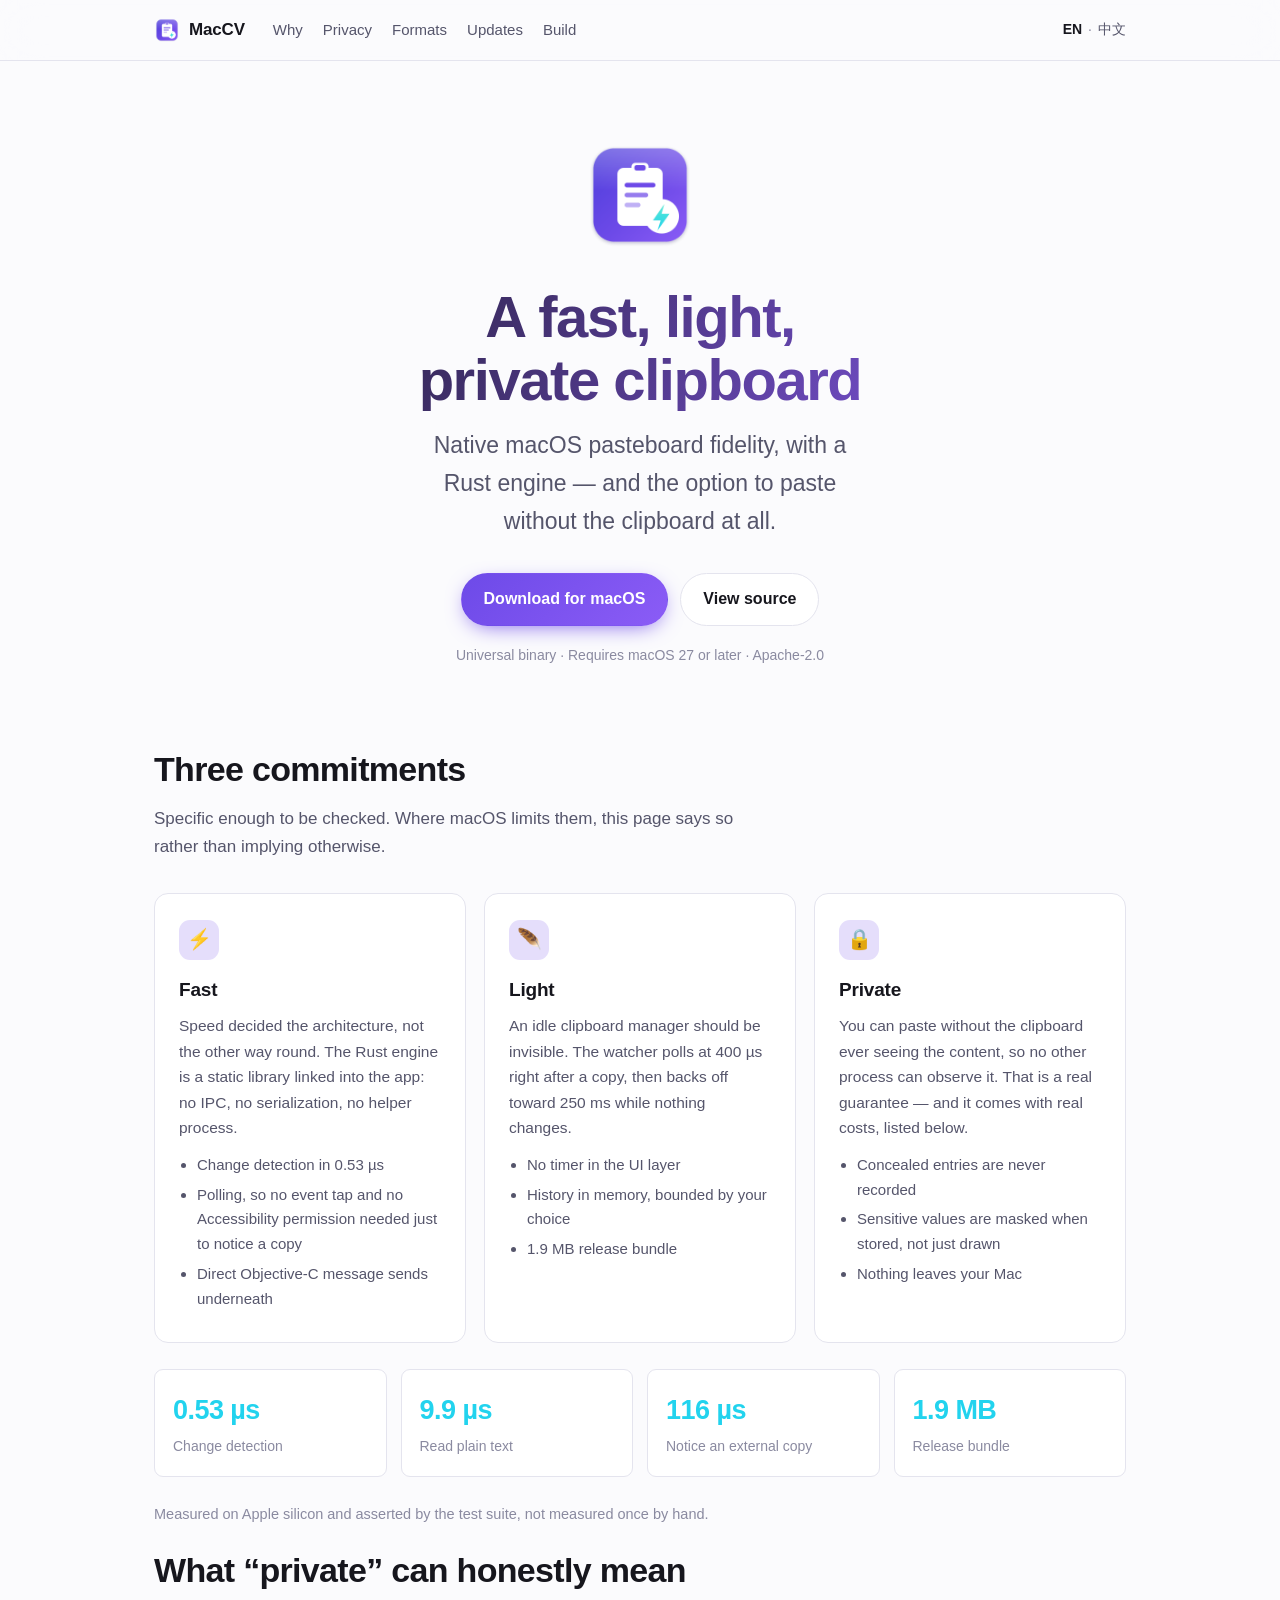
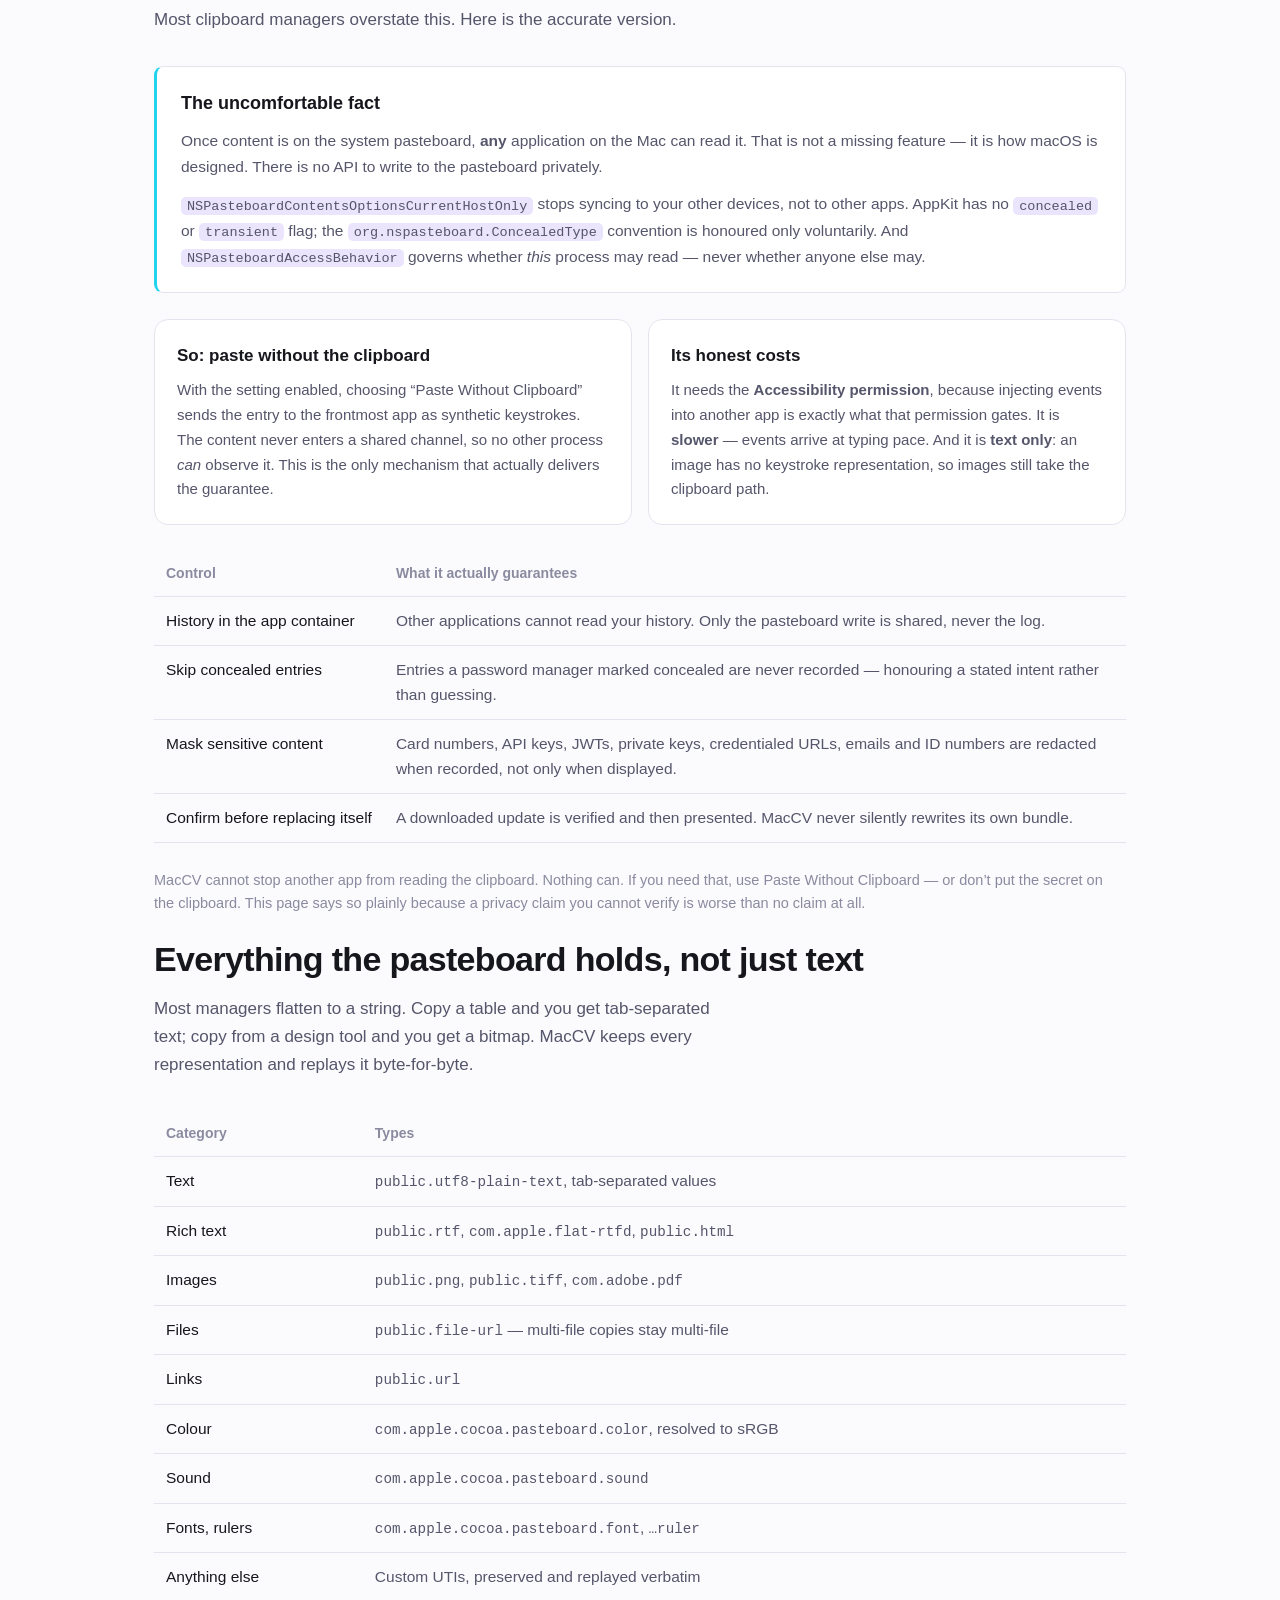
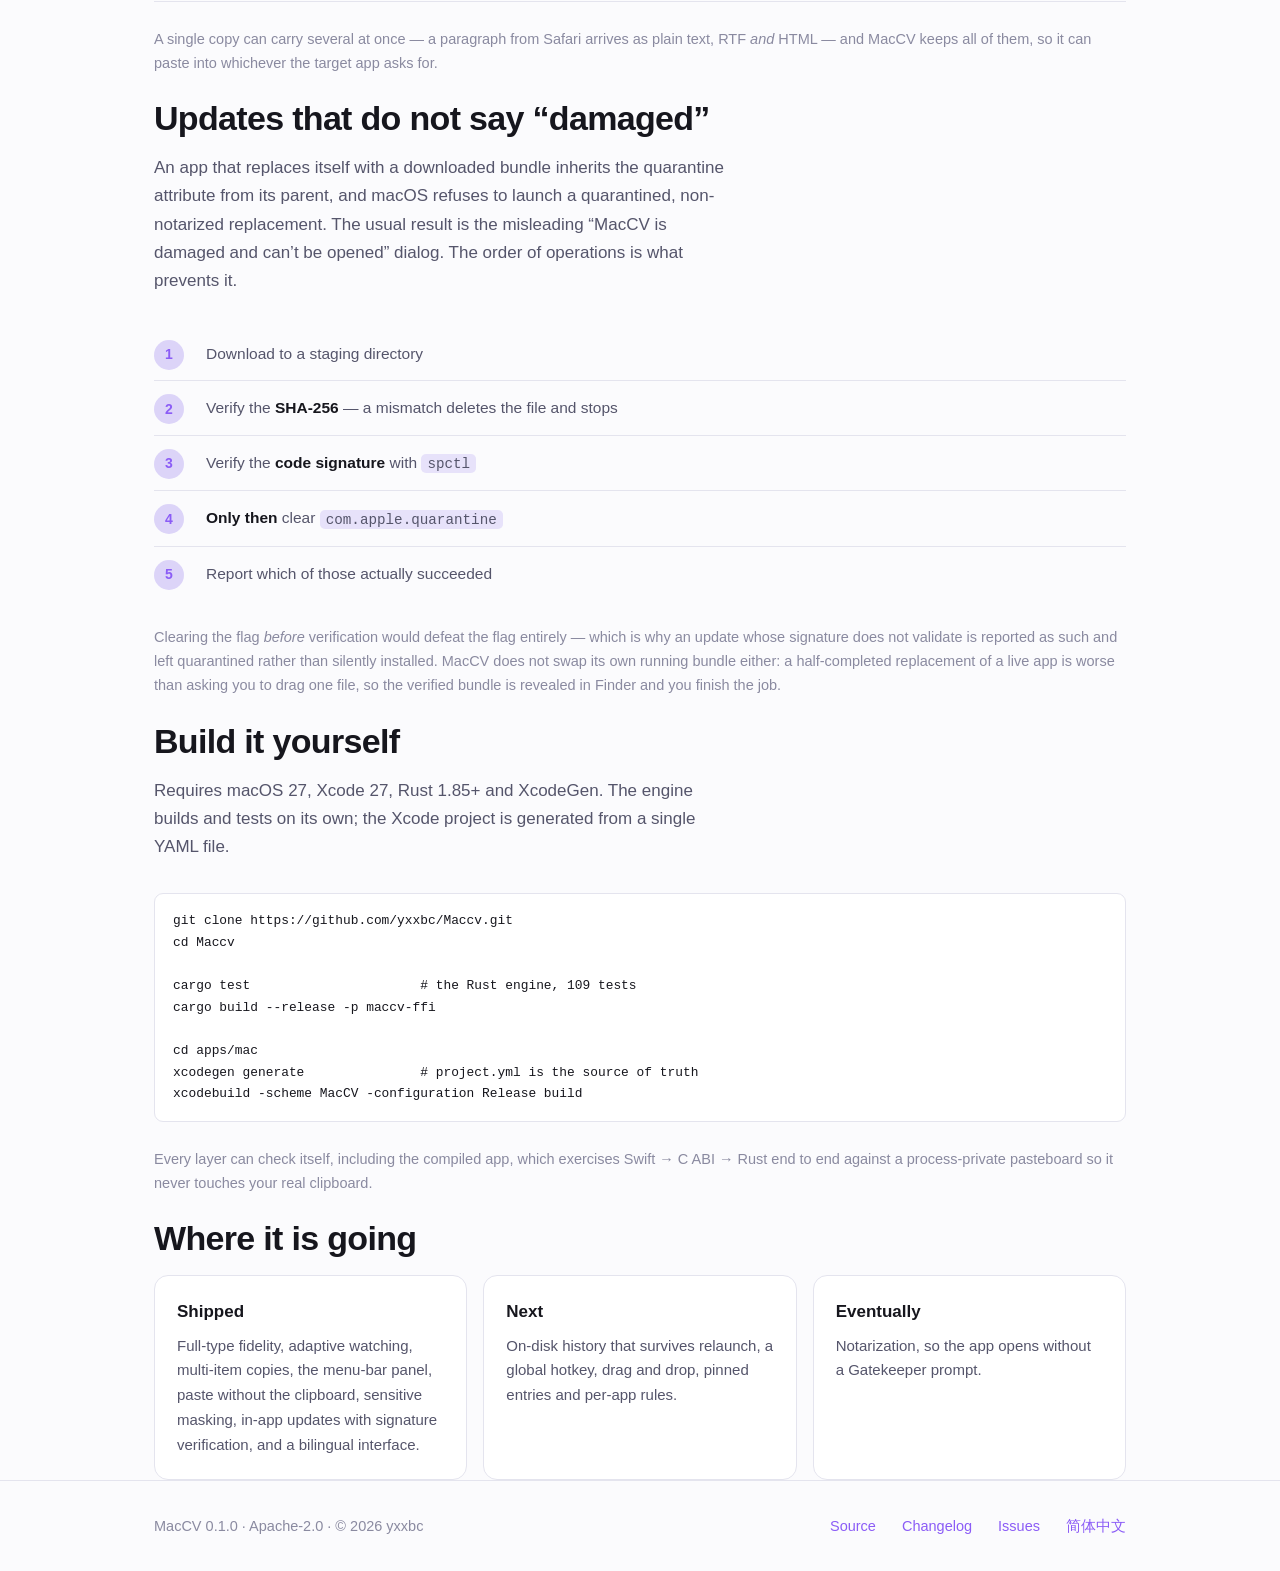
==== docs/index.html @ ba2ebafa "docs: bilingual README and website, and point the project at the site Adds README.md (English, defau" ====
<!DOCTYPE html>
<html lang="en">
<head>
<meta charset="utf-8">
<meta name="viewport" content="width=device-width, initial-scale=1">
<title>MacCV — a fast, light, private macOS clipboard</title>
<meta name="description" content="A menu-bar clipboard manager for macOS 27 with a Rust engine. Full native pasteboard fidelity, 0.53 µs change detection, and the option to paste without the clipboard so other apps cannot read what you paste.">
<meta property="og:title" content="MacCV — a fast, light, private macOS clipboard">
<meta property="og:description" content="Full native pasteboard fidelity. 0.53 µs change detection. Paste without the clipboard.">
<meta property="og:image" content="https://yxxbc.github.io/Maccv/social-preview.png">
<meta property="og:url" content="https://yxxbc.github.io/Maccv/">
<meta property="og:type" content="website">
<meta name="twitter:card" content="summary_large_image">
<link rel="icon" href="logo.png">
<link rel="alternate" hreflang="en" href="https://yxxbc.github.io/Maccv/">
<link rel="alternate" hreflang="zh-Hans" href="https://yxxbc.github.io/Maccv/zh/">
<link rel="stylesheet" href="style.css">
</head>
<body>

<header>
  <div class="wrap nav">
    <a class="brand" href="./">
      <img src="logo.png" alt="">
      <span>MacCV</span>
    </a>
    <nav class="links">
      <a href="#why">Why</a>
      <a href="#privacy">Privacy</a>
      <a href="#formats">Formats</a>
      <a href="#updates">Updates</a>
      <a href="#build">Build</a>
    </nav>
    <span class="spacer"></span>
    <span class="lang">
      <span class="current">EN</span>
      <span aria-hidden="true">·</span>
      <a href="zh/" hreflang="zh-Hans" lang="zh-Hans">中文</a>
    </span>
  </div>
</header>

<main>

  <div class="wrap hero">
    <img class="mark" src="logo.png" alt="MacCV icon">
    <h1>A fast, light,<br>private clipboard</h1>
    <p class="tagline">Native macOS pasteboard fidelity, with a Rust engine — and the option to paste without the clipboard at all.</p>
    <div class="actions">
      <a class="btn primary" href="https://github.com/yxxbc/Maccv/releases/latest">Download for macOS</a>
      <a class="btn secondary" href="https://github.com/yxxbc/Maccv">View source</a>
    </div>
    <p class="meta">Universal binary · Requires macOS 27 or later · Apache-2.0</p>
  </div>

  <section id="why" class="wrap">
    <h2>Three commitments</h2>
    <p class="lead">Specific enough to be checked. Where macOS limits them, this page says so rather than implying otherwise.</p>

    <div class="pillars">
      <div class="pillar">
        <div class="icon" aria-hidden="true">⚡</div>
        <h3>Fast</h3>
        <p>Speed decided the architecture, not the other way round. The Rust engine is a static library linked into the app: no IPC, no serialization, no helper process.</p>
        <ul>
          <li>Change detection in 0.53 µs</li>
          <li>Polling, so no event tap and no Accessibility permission needed just to notice a copy</li>
          <li>Direct Objective-C message sends underneath</li>
        </ul>
      </div>

      <div class="pillar">
        <div class="icon" aria-hidden="true">🪶</div>
        <h3>Light</h3>
        <p>An idle clipboard manager should be invisible. The watcher polls at 400 µs right after a copy, then backs off toward 250 ms while nothing changes.</p>
        <ul>
          <li>No timer in the UI layer</li>
          <li>History in memory, bounded by your choice</li>
          <li>1.9 MB release bundle</li>
        </ul>
      </div>

      <div class="pillar">
        <div class="icon" aria-hidden="true">🔒</div>
        <h3>Private</h3>
        <p>You can paste without the clipboard ever seeing the content, so no other process can observe it. That is a real guarantee — and it comes with real costs, listed below.</p>
        <ul>
          <li>Concealed entries are never recorded</li>
          <li>Sensitive values are masked when stored, not just drawn</li>
          <li>Nothing leaves your Mac</li>
        </ul>
      </div>
    </div>

    <div class="metrics">
      <div class="metric"><div class="value">0.53 µs</div><div class="label">Change detection</div></div>
      <div class="metric"><div class="value">9.9 µs</div><div class="label">Read plain text</div></div>
      <div class="metric"><div class="value">116 µs</div><div class="label">Notice an external copy</div></div>
      <div class="metric"><div class="value">1.9 MB</div><div class="label">Release bundle</div></div>
    </div>
    <p class="muted mt">Measured on Apple silicon and asserted by the test suite, not measured once by hand.</p>
  </section>

  <section id="privacy" class="wrap">
    <h2>What “private” can honestly mean</h2>
    <p class="lead">Most clipboard managers overstate this. Here is the accurate version.</p>

    <div class="limit">
      <h3>The uncomfortable fact</h3>
      <p>Once content is on the system pasteboard, <strong>any</strong> application on the Mac can read it. That is not a missing feature — it is how macOS is designed. There is no API to write to the pasteboard privately.</p>
      <p><code>NSPasteboardContentsOptionsCurrentHostOnly</code> stops syncing to your other devices, not to other apps. AppKit has no <code>concealed</code> or <code>transient</code> flag; the <code>org.nspasteboard.ConcealedType</code> convention is honoured only voluntarily. And <code>NSPasteboardAccessBehavior</code> governs whether <em>this</em> process may read — never whether anyone else may.</p>
    </div>

    <div class="cards mt">
      <div class="card">
        <h3>So: paste without the clipboard</h3>
        <p>With the setting enabled, choosing “Paste Without Clipboard” sends the entry to the frontmost app as synthetic keystrokes. The content never enters a shared channel, so no other process <em>can</em> observe it. This is the only mechanism that actually delivers the guarantee.</p>
      </div>
      <div class="card">
        <h3>Its honest costs</h3>
        <p>It needs the <strong>Accessibility permission</strong>, because injecting events into another app is exactly what that permission gates. It is <strong>slower</strong> — events arrive at typing pace. And it is <strong>text only</strong>: an image has no keystroke representation, so images still take the clipboard path.</p>
      </div>
    </div>

    <table class="mt">
      <thead>
        <tr><th>Control</th><th>What it actually guarantees</th></tr>
      </thead>
      <tbody>
        <tr><td>History in the app container</td><td>Other applications cannot read your history. Only the pasteboard write is shared, never the log.</td></tr>
        <tr><td>Skip concealed entries</td><td>Entries a password manager marked concealed are never recorded — honouring a stated intent rather than guessing.</td></tr>
        <tr><td>Mask sensitive content</td><td>Card numbers, API keys, JWTs, private keys, credentialed URLs, emails and ID numbers are redacted when recorded, not only when displayed.</td></tr>
        <tr><td>Confirm before replacing itself</td><td>A downloaded update is verified and then presented. MacCV never silently rewrites its own bundle.</td></tr>
      </tbody>
    </table>

    <p class="muted mt">MacCV cannot stop another app from reading the clipboard. Nothing can. If you need that, use Paste Without Clipboard — or don’t put the secret on the clipboard. This page says so plainly because a privacy claim you cannot verify is worse than no claim at all.</p>
  </section>

  <section id="formats" class="wrap">
    <h2>Everything the pasteboard holds, not just text</h2>
    <p class="lead">Most managers flatten to a string. Copy a table and you get tab-separated text; copy from a design tool and you get a bitmap. MacCV keeps every representation and replays it byte-for-byte.</p>

    <table>
      <thead><tr><th>Category</th><th>Types</th></tr></thead>
      <tbody>
        <tr><td>Text</td><td><code>public.utf8-plain-text</code>, tab-separated values</td></tr>
        <tr><td>Rich text</td><td><code>public.rtf</code>, <code>com.apple.flat-rtfd</code>, <code>public.html</code></td></tr>
        <tr><td>Images</td><td><code>public.png</code>, <code>public.tiff</code>, <code>com.adobe.pdf</code></td></tr>
        <tr><td>Files</td><td><code>public.file-url</code> — multi-file copies stay multi-file</td></tr>
        <tr><td>Links</td><td><code>public.url</code></td></tr>
        <tr><td>Colour</td><td><code>com.apple.cocoa.pasteboard.color</code>, resolved to sRGB</td></tr>
        <tr><td>Sound</td><td><code>com.apple.cocoa.pasteboard.sound</code></td></tr>
        <tr><td>Fonts, rulers</td><td><code>com.apple.cocoa.pasteboard.font</code>, <code>…ruler</code></td></tr>
        <tr><td>Anything else</td><td>Custom UTIs, preserved and replayed verbatim</td></tr>
      </tbody>
    </table>

    <p class="muted mt">A single copy can carry several at once — a paragraph from Safari arrives as plain text, RTF <em>and</em> HTML — and MacCV keeps all of them, so it can paste into whichever the target app asks for.</p>
  </section>

  <section id="updates" class="wrap">
    <h2>Updates that do not say “damaged”</h2>
    <p class="lead">An app that replaces itself with a downloaded bundle inherits the quarantine attribute from its parent, and macOS refuses to launch a quarantined, non-notarized replacement. The usual result is the misleading “MacCV is damaged and can’t be opened” dialog. The order of operations is what prevents it.</p>

    <ol class="steps">
      <li>Download to a staging directory</li>
      <li>Verify the <strong>SHA-256</strong> — a mismatch deletes the file and stops</li>
      <li>Verify the <strong>code signature</strong> with <code>spctl</code></li>
      <li><strong>Only then</strong> clear <code>com.apple.quarantine</code></li>
      <li>Report which of those actually succeeded</li>
    </ol>

    <p class="muted mt">Clearing the flag <em>before</em> verification would defeat the flag entirely — which is why an update whose signature does not validate is reported as such and left quarantined rather than silently installed. MacCV does not swap its own running bundle either: a half-completed replacement of a live app is worse than asking you to drag one file, so the verified bundle is revealed in Finder and you finish the job.</p>
  </section>

  <section id="build" class="wrap">
    <h2>Build it yourself</h2>
    <p class="lead">Requires macOS 27, Xcode 27, Rust 1.85+ and XcodeGen. The engine builds and tests on its own; the Xcode project is generated from a single YAML file.</p>

<pre><code>git clone https://github.com/yxxbc/Maccv.git
cd Maccv

cargo test                      # the Rust engine, 109 tests
cargo build --release -p maccv-ffi

cd apps/mac
xcodegen generate               # project.yml is the source of truth
xcodebuild -scheme MacCV -configuration Release build</code></pre>

    <p class="muted mt">Every layer can check itself, including the compiled app, which exercises Swift → C ABI → Rust end to end against a process-private pasteboard so it never touches your real clipboard.</p>
  </section>

  <section class="wrap">
    <h2>Where it is going</h2>
    <div class="cards">
      <div class="card"><h3>Shipped</h3><p>Full-type fidelity, adaptive watching, multi-item copies, the menu-bar panel, paste without the clipboard, sensitive masking, in-app updates with signature verification, and a bilingual interface.</p></div>
      <div class="card"><h3>Next</h3><p>On-disk history that survives relaunch, a global hotkey, drag and drop, pinned entries and per-app rules.</p></div>
      <div class="card"><h3>Eventually</h3><p>Notarization, so the app opens without a Gatekeeper prompt.</p></div>
    </div>
  </section>

</main>

<footer>
  <div class="wrap row">
    <span>MacCV 0.1.0 · Apache-2.0 · © 2026 yxxbc</span>
    <span class="spacer"></span>
    <a href="https://github.com/yxxbc/Maccv">Source</a>
    <a href="https://github.com/yxxbc/Maccv/blob/main/CHANGELOG.md">Changelog</a>
    <a href="https://github.com/yxxbc/Maccv/issues">Issues</a>
    <a href="zh/" hreflang="zh-Hans" lang="zh-Hans">简体中文</a>
  </div>
</footer>

</body>
</html>
---- docs/style.css ----
/*
 * MacCV website.
 *
 * One stylesheet for both language pages. The two pages share identical markup
 * structure and differ only in text, so a single sheet keeps them from drifting
 * apart visually — the usual failure mode of a hand-maintained bilingual site.
 */

:root {
  /* Palette taken from assets/logo.svg so the site and the app agree. */
  --indigo: #4c3ddb;
  --violet: #6d4ae8;
  --violet-light: #8b5cf6;
  --cyan: #22d3ee;
  --teal: #5eead4;
  --bg: #0b0b12;
  --bg-raised: #13131f;
  --bg-card: #17172a;
  --border: #262640;
  --text: #f2f2f7;
  --text-dim: #a5a5bd;
  --text-faint: #6f6f8a;

  --radius: 14px;
  --radius-sm: 9px;
  --width: 1020px;

  --font: -apple-system, BlinkMacSystemFont, "SF Pro Text", "Helvetica Neue",
    "PingFang SC", "Hiragino Sans GB", "Microsoft YaHei", sans-serif;
  --mono: ui-monospace, "SF Mono", SFMono-Regular, Menlo, monospace;
}

@media (prefers-color-scheme: light) {
  :root {
    --bg: #fbfbfd;
    --bg-raised: #ffffff;
    --bg-card: #ffffff;
    --border: #e4e4ee;
    --text: #16161d;
    --text-dim: #55556b;
    --text-faint: #8a8aa0;
  }
}

* { box-sizing: border-box; }

html { scroll-behavior: smooth; }

body {
  margin: 0;
  background: var(--bg);
  color: var(--text);
  font-family: var(--font);
  font-size: 17px;
  line-height: 1.65;
  -webkit-font-smoothing: antialiased;
}

.wrap {
  max-width: var(--width);
  margin: 0 auto;
  padding: 0 24px;
}

a { color: var(--violet-light); text-decoration: none; }
a:hover { text-decoration: underline; }

/* ---------- header ---------- */

header {
  position: sticky;
  top: 0;
  z-index: 20;
  backdrop-filter: saturate(180%) blur(20px);
  background: color-mix(in srgb, var(--bg) 82%, transparent);
  border-bottom: 1px solid var(--border);
}

.nav {
  display: flex;
  align-items: center;
  gap: 14px;
  height: 60px;
}

.nav .brand {
  display: flex;
  align-items: center;
  gap: 9px;
  font-weight: 650;
  color: var(--text);
  font-size: 17px;
  letter-spacing: -0.01em;
}

.nav .brand img { width: 26px; height: 26px; border-radius: 7px; }

.nav .links {
  display: flex;
  gap: 20px;
  margin-left: 14px;
  font-size: 15px;
}

.nav .links a { color: var(--text-dim); }
.nav .links a:hover { color: var(--text); text-decoration: none; }

.nav .spacer { flex: 1; }

.lang {
  display: flex;
  align-items: center;
  gap: 6px;
  font-size: 14px;
  color: var(--text-faint);
}

.lang a { color: var(--text-dim); }
.lang .current { color: var(--text); font-weight: 600; }

/* ---------- hero ---------- */

.hero {
  padding: 76px 0 60px;
  text-align: center;
}

.hero img.mark {
  width: 116px;
  height: 116px;
  border-radius: 26px;
}

.hero h1 {
  font-size: clamp(38px, 6vw, 58px);
  line-height: 1.08;
  letter-spacing: -0.025em;
  margin: 24px 0 0;
  font-weight: 700;
  background: linear-gradient(120deg, var(--text), var(--violet-light));
  -webkit-background-clip: text;
  background-clip: text;
  -webkit-text-fill-color: transparent;
}

.hero .tagline {
  font-size: clamp(19px, 2.6vw, 23px);
  color: var(--text-dim);
  margin: 16px auto 0;
  max-width: 34ch;
}

.hero .actions {
  display: flex;
  gap: 12px;
  justify-content: center;
  flex-wrap: wrap;
  margin-top: 32px;
}

.btn {
  display: inline-flex;
  align-items: center;
  gap: 8px;
  padding: 12px 22px;
  border-radius: 999px;
  font-weight: 600;
  font-size: 16px;
  border: 1px solid transparent;
  transition: transform .12s ease, opacity .12s ease;
}

.btn:hover { text-decoration: none; transform: translateY(-1px); }

.btn.primary {
  background: linear-gradient(135deg, var(--violet), var(--violet-light));
  color: #fff;
  box-shadow: 0 6px 22px -8px var(--violet);
}

.btn.secondary {
  background: var(--bg-card);
  border-color: var(--border);
  color: var(--text);
}

.hero .meta {
  margin-top: 18px;
  font-size: 14px;
  color: var(--text-faint);
}

/* ---------- sections ---------- */

section { padding: 56px 0; }

section h2 {
  font-size: clamp(26px, 3.4vw, 34px);
  letter-spacing: -0.02em;
  margin: 0 0 8px;
  font-weight: 680;
}

section .lead {
  color: var(--text-dim);
  margin: 0 0 32px;
  max-width: 62ch;
}

/* ---------- philosophy cards ---------- */

.pillars {
  display: grid;
  grid-template-columns: repeat(auto-fit, minmax(280px, 1fr));
  gap: 18px;
}

.pillar {
  background: var(--bg-card);
  border: 1px solid var(--border);
  border-radius: var(--radius);
  padding: 26px 24px;
}

.pillar .icon {
  width: 40px;
  height: 40px;
  border-radius: 11px;
  display: grid;
  place-items: center;
  font-size: 20px;
  margin-bottom: 14px;
  background: color-mix(in srgb, var(--violet) 18%, transparent);
}

.pillar h3 {
  margin: 0 0 8px;
  font-size: 19px;
  letter-spacing: -0.01em;
}

.pillar p { margin: 0; color: var(--text-dim); font-size: 15.5px; }

.pillar ul { margin: 12px 0 0; padding-left: 18px; color: var(--text-dim); font-size: 15px; }
.pillar li { margin: 5px 0; }

/* ---------- metrics ---------- */

.metrics {
  display: grid;
  grid-template-columns: repeat(auto-fit, minmax(170px, 1fr));
  gap: 14px;
  margin-top: 26px;
}

.metric {
  background: var(--bg-card);
  border: 1px solid var(--border);
  border-radius: var(--radius-sm);
  padding: 18px;
}

.metric .value {
  font-size: 27px;
  font-weight: 700;
  font-variant-numeric: tabular-nums;
  color: var(--cyan);
  letter-spacing: -0.02em;
}

.metric .label { font-size: 14px; color: var(--text-faint); margin-top: 2px; }

/* ---------- honest-limit callout ---------- */

.limit {
  background: var(--bg-card);
  border: 1px solid var(--border);
  border-left: 3px solid var(--cyan);
  border-radius: var(--radius-sm);
  padding: 22px 24px;
  margin-top: 26px;
}

.limit h3 { margin: 0 0 10px; font-size: 18px; }
.limit p { margin: 0 0 12px; color: var(--text-dim); font-size: 15.5px; }
.limit p:last-child { margin-bottom: 0; }
.limit code {
  font-family: var(--mono);
  font-size: 13.5px;
  background: color-mix(in srgb, var(--violet) 14%, transparent);
  padding: 1.5px 6px;
  border-radius: 5px;
}

/* ---------- generic card grid ---------- */

.cards {
  display: grid;
  grid-template-columns: repeat(auto-fit, minmax(260px, 1fr));
  gap: 16px;
}

.card {
  background: var(--bg-card);
  border: 1px solid var(--border);
  border-radius: var(--radius);
  padding: 22px;
}

.card h3 { margin: 0 0 8px; font-size: 17px; }
.card p { margin: 0; color: var(--text-dim); font-size: 15px; }

/* ---------- table ---------- */

table {
  width: 100%;
  border-collapse: collapse;
  font-size: 15.5px;
  margin-top: 8px;
}

th, td {
  text-align: left;
  padding: 11px 12px;
  border-bottom: 1px solid var(--border);
  vertical-align: top;
}

th { color: var(--text-faint); font-weight: 600; font-size: 14px; }
td { color: var(--text-dim); }
td:first-child { color: var(--text); white-space: nowrap; }

/* ---------- steps ---------- */

.steps { counter-reset: step; list-style: none; padding: 0; margin: 22px 0 0; }

.steps li {
  counter-increment: step;
  position: relative;
  padding: 14px 0 14px 52px;
  border-bottom: 1px solid var(--border);
  color: var(--text-dim);
  font-size: 15.5px;
}

.steps li:last-child { border-bottom: none; }

.steps li::before {
  content: counter(step);
  position: absolute;
  left: 0;
  top: 13px;
  width: 30px;
  height: 30px;
  border-radius: 50%;
  display: grid;
  place-items: center;
  background: color-mix(in srgb, var(--violet) 22%, transparent);
  color: var(--violet-light);
  font-weight: 700;
  font-size: 14px;
}

.steps li strong { color: var(--text); }

/* ---------- code ---------- */

pre {
  background: var(--bg-raised);
  border: 1px solid var(--border);
  border-radius: var(--radius-sm);
  padding: 16px 18px;
  overflow-x: auto;
  font-family: var(--mono);
  font-size: 14px;
  line-height: 1.55;
}

code { font-family: var(--mono); font-size: 0.92em; }

p code, li code {
  background: color-mix(in srgb, var(--violet) 14%, transparent);
  padding: 1.5px 6px;
  border-radius: 5px;
}

/* ---------- footer ---------- */

footer {
  border-top: 1px solid var(--border);
  padding: 34px 0 44px;
  color: var(--text-faint);
  font-size: 14.5px;
}

footer .row {
  display: flex;
  flex-wrap: wrap;
  gap: 10px 26px;
  align-items: center;
}

footer .spacer { flex: 1; }

/* ---------- misc ---------- */

.muted { color: var(--text-faint); font-size: 14.5px; }
.center { text-align: center; }
.mt { margin-top: 26px; }
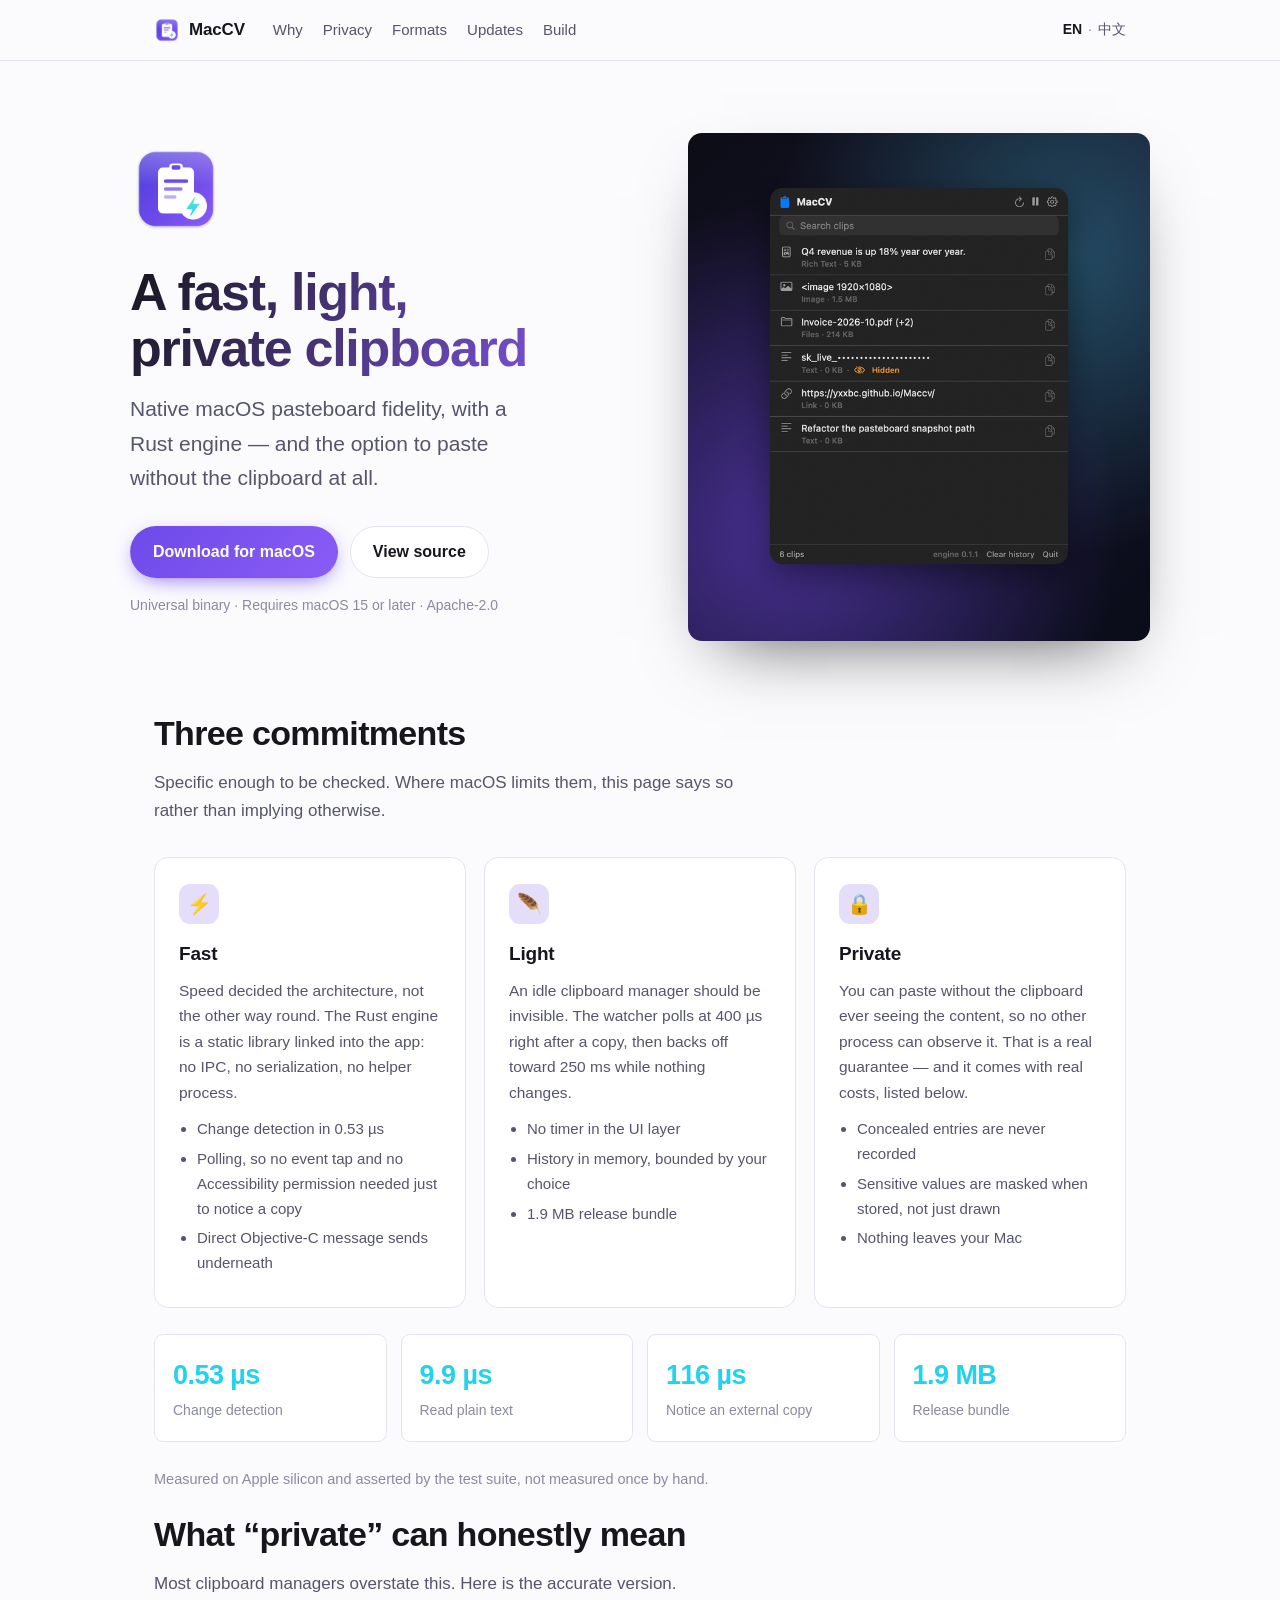
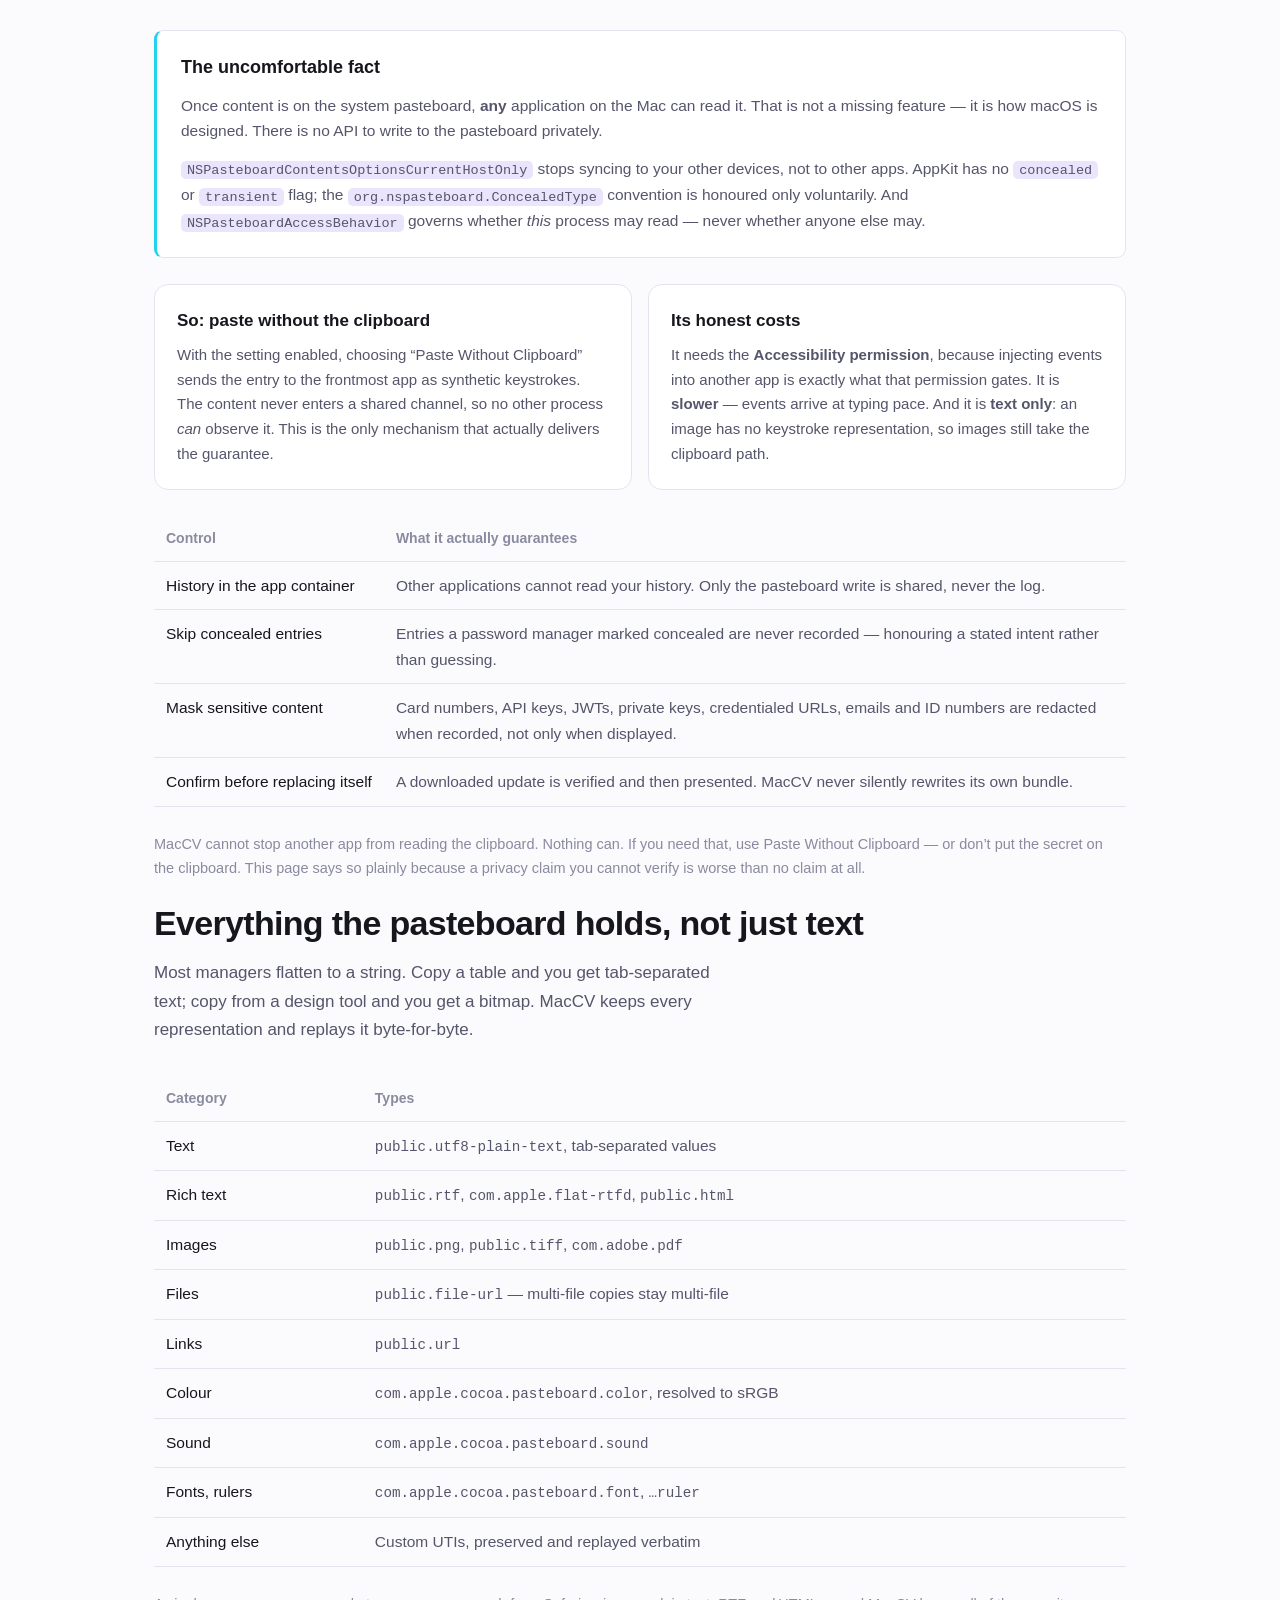
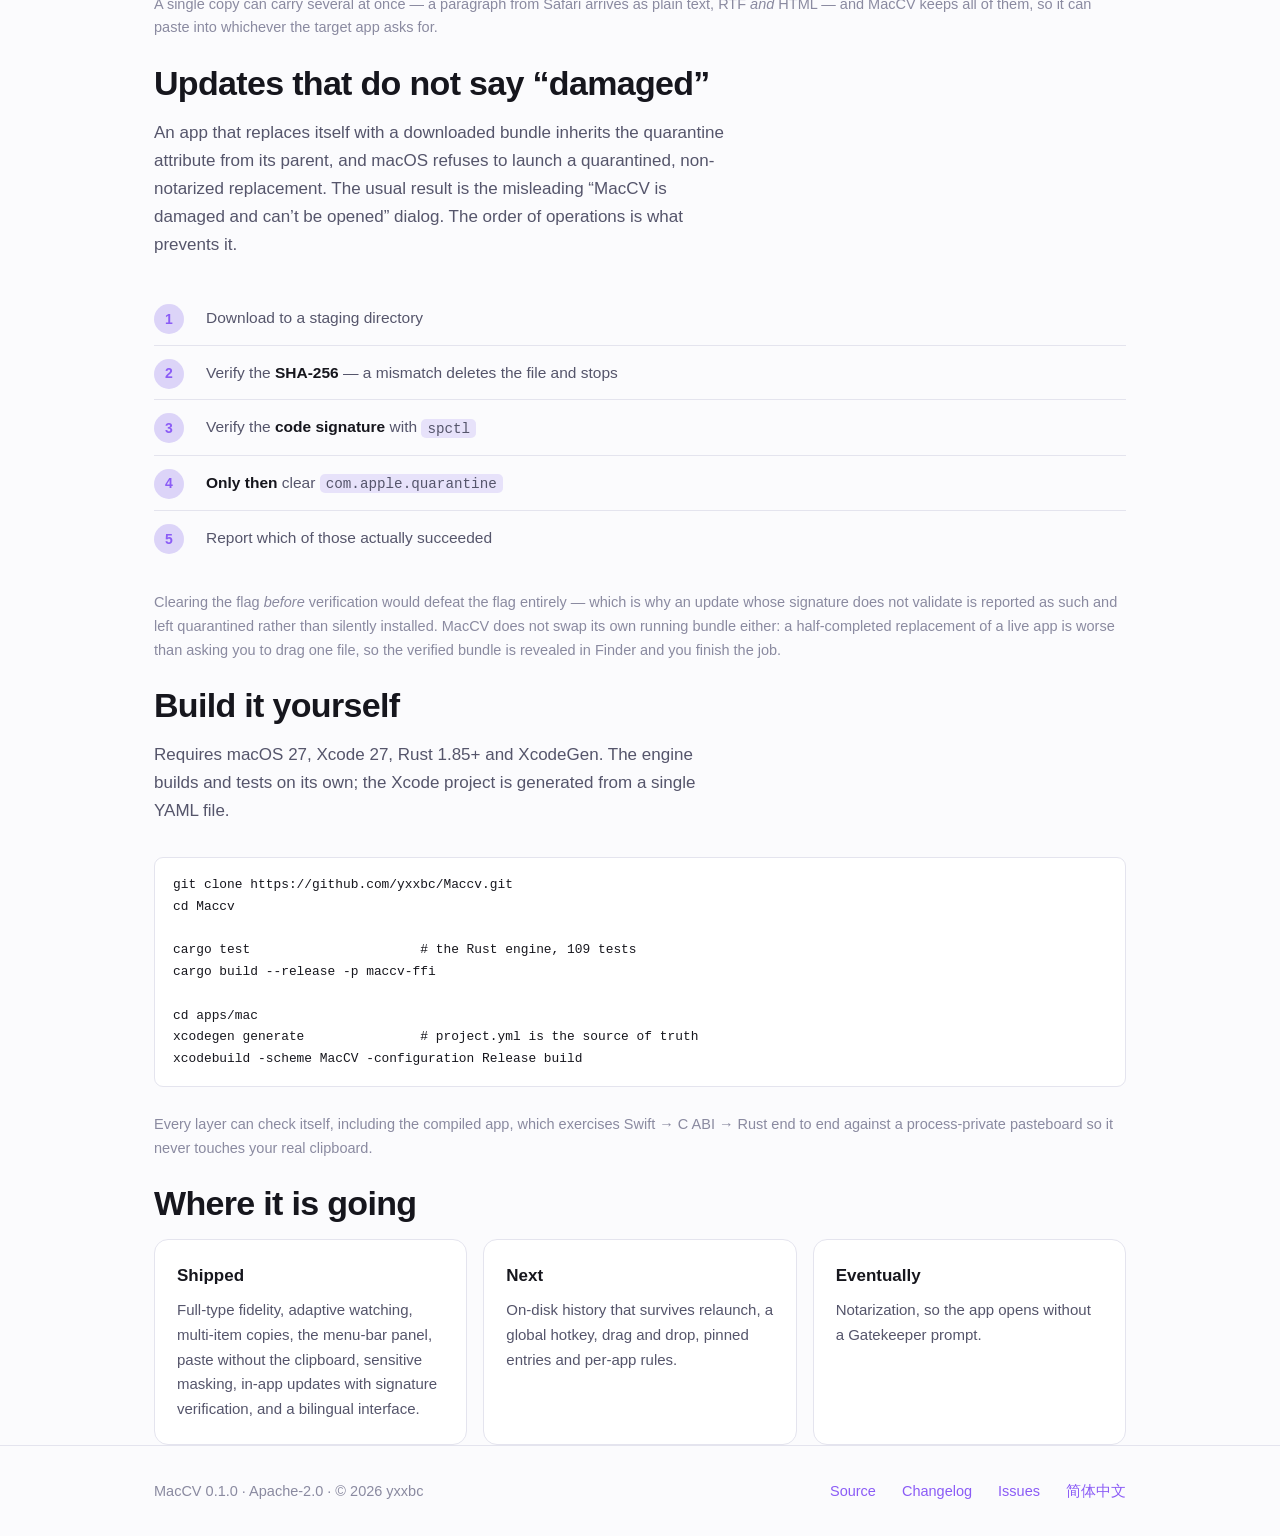
==== commit 7b567c7e: "feat(site): put the panel beside the headline, and add a downloads badge The screenshot was below th" ====
--- a/docs/index.html
+++ b/docs/index.html
@@ -43,14 +43,26 @@
 <main>
 
   <div class="wrap hero">
-    <img class="mark" src="logo.png" alt="MacCV icon">
-    <h1>A fast, light,<br>private clipboard</h1>
-    <p class="tagline">Native macOS pasteboard fidelity, with a Rust engine — and the option to paste without the clipboard at all.</p>
-    <div class="actions">
-      <a class="btn primary" href="https://github.com/yxxbc/Maccv/releases/latest">Download for macOS</a>
-      <a class="btn secondary" href="https://github.com/yxxbc/Maccv">View source</a>
-    </div>
-    <p class="meta">Universal binary · Requires macOS 27 or later · Apache-2.0</p>
+    <div class="hero-copy">
+      <img class="mark" src="logo.png" alt="MacCV icon">
+      <h1>A fast, light,<br>private clipboard</h1>
+      <p class="tagline">Native macOS pasteboard fidelity, with a Rust engine — and the option to paste without the clipboard at all.</p>
+      <div class="actions">
+        <a class="btn primary" href="https://github.com/yxxbc/Maccv/releases/latest">Download for macOS</a>
+        <a class="btn secondary" href="https://github.com/yxxbc/Maccv">View source</a>
+      </div>
+      <p class="meta">Universal binary · Requires macOS 15 or later · Apache-2.0</p>
+    </div>
+
+    <!--
+      Rendered by `Scripts/render-preview.sh` from the app's own view code, not
+      screenshotted, so it cannot show a UI that no longer exists. Beside the headline
+      rather than below it: the panel is the most persuasive thing here, and a visitor
+      should not have to scroll to see it.
+    -->
+    <div class="hero-shot">
+      <img src="preview-hero-en.png" alt="The MacCV panel: a rich-text entry, an image, a three-file copy, and an API key shown masked" width="760" height="836">
+    </div>
   </div>
 
   <section id="why" class="wrap">
@@ -91,6 +103,7 @@
         </ul>
       </div>
     </div>
+
 
     <div class="metrics">
       <div class="metric"><div class="value">0.53 µs</div><div class="label">Change detection</div></div>
--- a/docs/style.css
+++ b/docs/style.css
@@ -120,22 +120,39 @@
 
 /* ---------- hero ---------- */
 
+/* The hero is two columns: the claim on the left, the panel on the right.
+   Side by side because the screenshot is the most persuasive thing on the page, and
+   putting it below the fold asks a visitor to scroll to see it. */
 .hero {
-  padding: 76px 0 60px;
-  text-align: center;
+  display: grid;
+  grid-template-columns: minmax(0, 1fr) minmax(0, 0.92fr);
+  gap: 56px;
+  align-items: center;
+  padding: 72px 0 64px;
+}
+
+.hero-copy { text-align: left; }
+
+.hero-shot img {
+  display: block;
+  width: 100%;
+  height: auto;
+  border-radius: var(--radius);
+  /* The rendered image carries its own backdrop; the shadow only lifts it off the page. */
+  box-shadow: 0 30px 70px -34px rgba(0, 0, 0, 0.7);
 }
 
 .hero img.mark {
-  width: 116px;
-  height: 116px;
-  border-radius: 26px;
+  width: 92px;
+  height: 92px;
+  border-radius: 21px;
 }
 
 .hero h1 {
-  font-size: clamp(38px, 6vw, 58px);
+  font-size: clamp(34px, 4.4vw, 52px);
   line-height: 1.08;
   letter-spacing: -0.025em;
-  margin: 24px 0 0;
+  margin: 20px 0 0;
   font-weight: 700;
   background: linear-gradient(120deg, var(--text), var(--violet-light));
   -webkit-background-clip: text;
@@ -144,18 +161,17 @@
 }
 
 .hero .tagline {
-  font-size: clamp(19px, 2.6vw, 23px);
+  font-size: clamp(18px, 2.1vw, 21px);
   color: var(--text-dim);
-  margin: 16px auto 0;
+  margin: 16px 0 0;
   max-width: 34ch;
 }
 
 .hero .actions {
   display: flex;
   gap: 12px;
-  justify-content: center;
   flex-wrap: wrap;
-  margin-top: 32px;
+  margin-top: 30px;
 }
 
 .btn {
@@ -185,9 +201,27 @@
 }
 
 .hero .meta {
-  margin-top: 18px;
+  margin-top: 16px;
   font-size: 14px;
   color: var(--text-faint);
+}
+
+/* Below this the two columns would each be too narrow for the panel to stay legible,
+   so the hero stacks — copy first, since that is what a reader needs before scrolling. */
+@media (max-width: 860px) {
+  .hero {
+    grid-template-columns: 1fr;
+    gap: 40px;
+    padding: 52px 0 44px;
+    text-align: center;
+  }
+
+  .hero-copy { text-align: center; }
+  .hero h1 { margin-left: auto; margin-right: auto; }
+  .hero .tagline { margin-left: auto; margin-right: auto; }
+  .hero .actions { justify-content: center; }
+  /* The panel is the taller element; on a phone it should not push the copy off screen. */
+  .hero-shot { max-width: 460px; margin: 0 auto; }
 }
 
 /* ---------- sections ---------- */
@@ -243,6 +277,30 @@
 
 .pillar ul { margin: 12px 0 0; padding-left: 18px; color: var(--text-dim); font-size: 15px; }
 .pillar li { margin: 5px 0; }
+
+/* ---------- screenshot ---------- */
+
+.shot {
+  position: relative;
+  margin: 8px 0 4px;
+  border-radius: var(--radius);
+  overflow: hidden;
+  /* The rendered image already carries its own backdrop; this is only the frame, so the
+     border stays quiet and the corners match the panel's own radius. */
+  border: 1px solid var(--border);
+  box-shadow: 0 24px 60px -30px rgba(0, 0, 0, 0.65);
+  line-height: 0;
+}
+
+.shot img {
+  display: block;
+  width: 100%;
+  height: auto;
+}
+
+@media (prefers-color-scheme: light) {
+  .shot { box-shadow: 0 20px 48px -28px rgba(20, 20, 40, 0.35); }
+}
 
 /* ---------- metrics ---------- */
 
